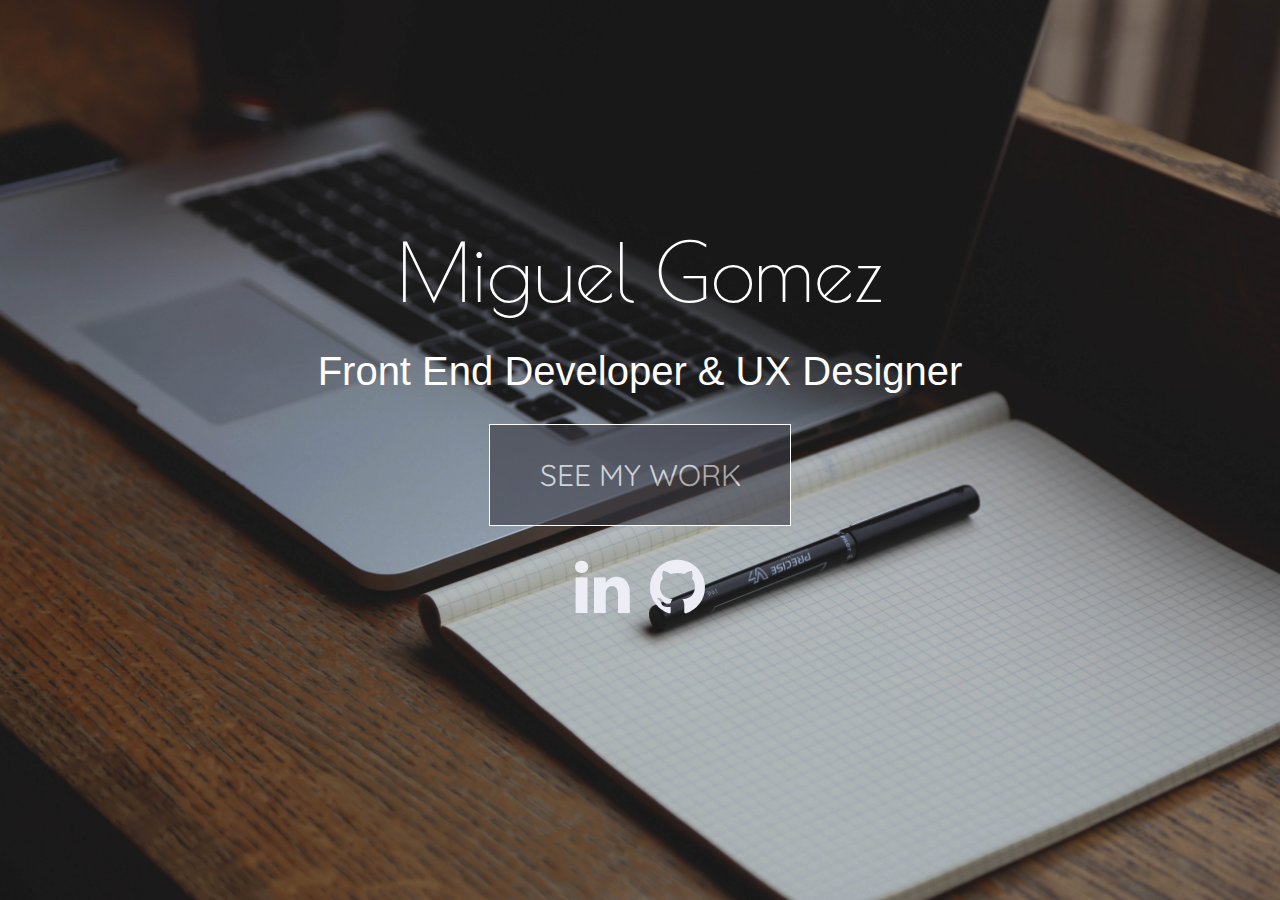
==== index.html @ 37d88c96 "added index page" ====
<!DOCTYPE html>
<html>
<head>

	<!-- include style sheet with media queries-->
	<link rel="stylesheet" type="text/css" href="./index_style.css">
	<link href='https://fonts.googleapis.com/css?family=Poiret+One' rel='stylesheet' type='text/css'>
	<link href='https://fonts.googleapis.com/css?family=Quicksand' rel='stylesheet' type='text/css'>
	<link rel="stylesheet" href="./font_awesome/css/font-awesome.min.css">

	<title>MG</title>
</head>
<body>

<div id="page">


	<div id="name"> 
		Miguel Gomez 

	</div> <!-- end name-->
	
	<div id="career">
		Front End Developer & UX Designer
	</div> <!-- end career -->

	<div id="work_box">

		<div id="work_box_content">
		
				<a href="./portfolio_v1.html"> SEE MY WORK</a> 
		</div>
	</div>  <!-- end work_box -->


	<div id = "social">
		<div id = "icons">
			<a target="_blank" href="https://www.linkedin.com/in/miguel-gomez-71aa30112">
				<i class="fa fa-linkedin fa-4x"></i>
			</a> &nbsp; &nbsp;		

			<a target="_blank" href="https://github.com/sftechnetwork">
				<i class="fa fa-github fa-4x"></i>
			</a>

		</div>


	</div>

</div>


</body>
</html>
---- index_style.css ----
/* Don't need a media querie bc css properties align with layout of sizes. */
	html { 
  		background: url(./images/contact.jpg) no-repeat center center fixed; 
  		-webkit-background-size: cover;
  		-moz-background-size: cover;
  		-o-background-size: cover;
  		background-size: cover;
	}

	
	#page{
		width: 100%;
		height: 50%;

 		margin: auto;
  		position: absolute;
  		top: 0; left: 0; bottom: 0; right: 0;

	}

	#name{
		/* margin-top: 700px;  */
		text-align: center;
		color: white;
		font-family: 'Poiret One', cursive;
		font-size: 80px;
	}
	#career{
		margin-top: 30px;
		text-align: center;
		color: white;
		font-family: 'Avant Garde', Avantgarde, 'Century Gothic', CenturyGothic, AppleGothic, sans-serif;
		font-size: 40px;
		font-style: normal;
		font-variant: normal;
		font-weight: 500;
		
	}

	#work_box{

		margin-top: 30px;
		border-style: solid;
		border-width: 0px;
		color: white;
	}

	#work_box_content{
		
		margin: auto;
		border-style: solid;
		border-width: 1px;
		width: 300px;
		height: 100px;
		font-family: 'Quicksand', sans-serif;
	}


	#work_box_content a{
		display: block;
		width: 300px;
	  	height: 100px;
  		line-height: 100px; /* work with only one single piece of text */
		font-size: 30px;
		margin-left: auto;
		margin-right: auto;
		background-color: #393942;  
		color: white;
		text-align: center;
		text-decoration: none;
		opacity: 0.6;

		
	
	}

	#work_box_content a:hover{
		background: #191a35;
		text-decoration: none;
	}

	#social{
		margin-top: 30px;
		width: 100%;
		height: 100px;
		border-style: solid;
		border-width: 0px;
		color: white;
	}

	#icons{
		text-align: center;
	}

	#icons a:link{
		text-decoration: none;
		color: #ededf6;
	}

	#icons a:visited{
		text-decoration: none;
		color: #ededf6;
	}

	#icons a:hover{
		text-decoration: none;
		color: grey;
	}

}
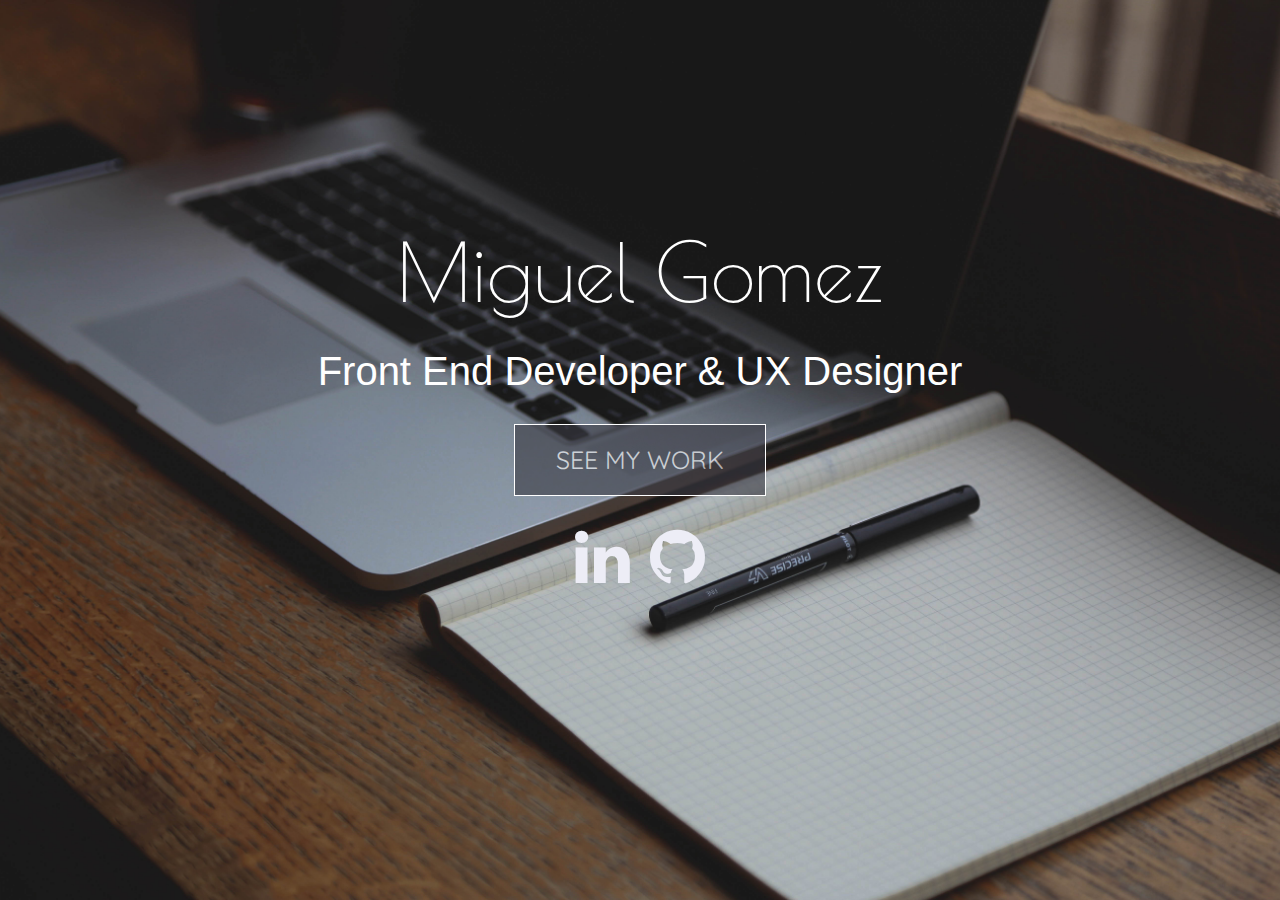
==== commit 52f63bb9: "completed website" ====
--- a/index.html
+++ b/index.html
@@ -7,7 +7,7 @@
 	<link href='https://fonts.googleapis.com/css?family=Poiret+One' rel='stylesheet' type='text/css'>
 	<link href='https://fonts.googleapis.com/css?family=Quicksand' rel='stylesheet' type='text/css'>
 	<link rel="stylesheet" href="./font_awesome/css/font-awesome.min.css">
-
+	<meta name="viewport" content="width=device-width, initial-scale=1.0">
 	<title>MG</title>
 </head>
 <body>
@@ -35,7 +35,7 @@
 
 	<div id = "social">
 		<div id = "icons">
-			<a target="_blank" href="https://www.linkedin.com/in/miguel-gomez-71aa30112">
+			<a target="_blank" href="https://www.linkedin.com/in/miguelgomez3">
 				<i class="fa fa-linkedin fa-4x"></i>
 			</a> &nbsp; &nbsp;		
 
--- a/index_style.css
+++ b/index_style.css
@@ -52,18 +52,18 @@
 		margin: auto;
 		border-style: solid;
 		border-width: 1px;
-		width: 300px;
-		height: 100px;
+		width: 250px;
+		height: 70px;
 		font-family: 'Quicksand', sans-serif;
 	}
 
 
 	#work_box_content a{
 		display: block;
-		width: 300px;
-	  	height: 100px;
-  		line-height: 100px; /* work with only one single piece of text */
-		font-size: 30px;
+		width: 250px;
+	  	height: 70px;
+  		line-height: 70px; /* work with only one single piece of text */
+		font-size: 25px;
 		margin-left: auto;
 		margin-right: auto;
 		background-color: #393942;  
@@ -109,5 +109,10 @@
 		color: grey;
 	}
 
+@media screen  and (min-width: 320px){
+
+
 }
 
+
+
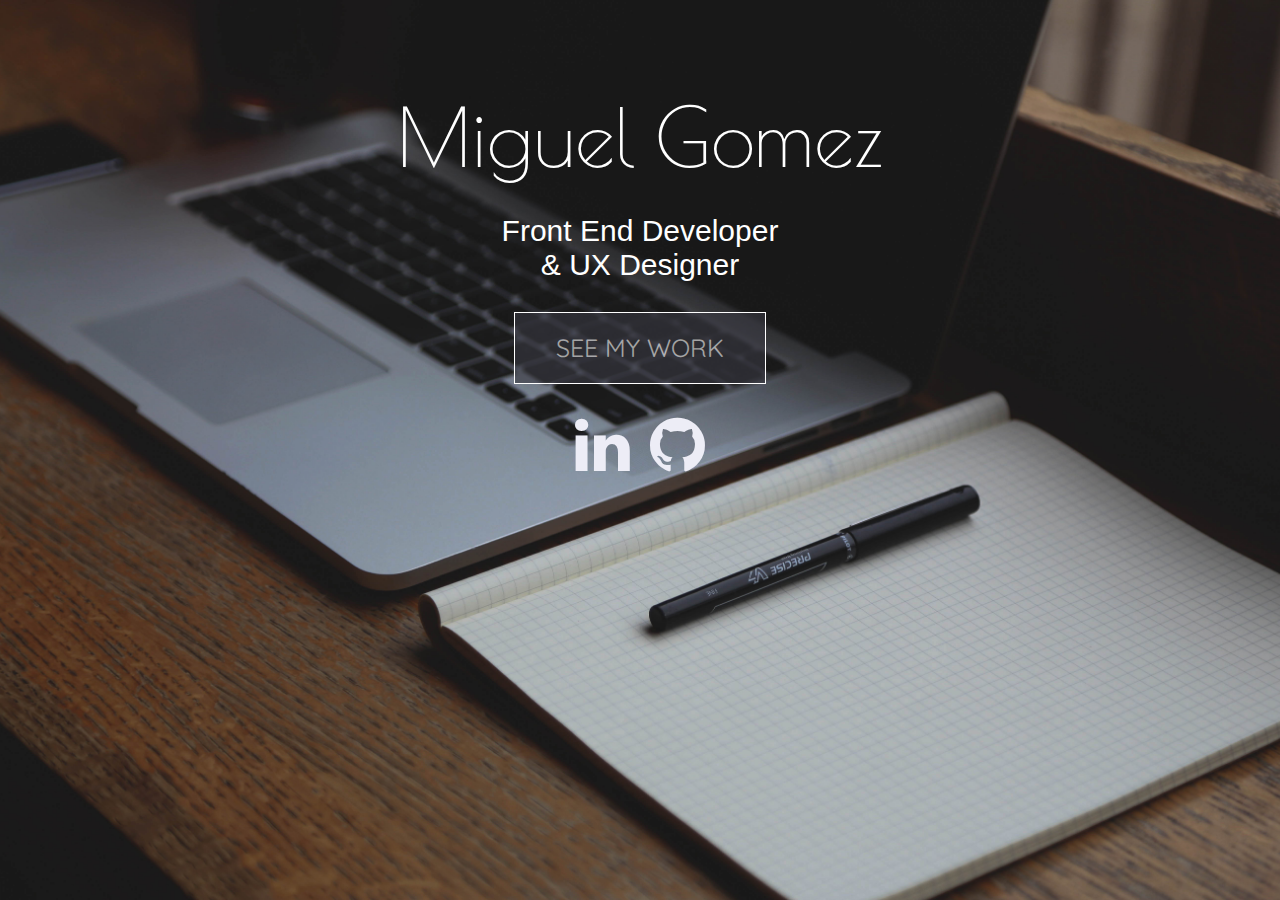
==== commit 73827f0d: "fixed the text index page" ====
--- a/index.html
+++ b/index.html
@@ -21,7 +21,7 @@
 	</div> <!-- end name-->
 	
 	<div id="career">
-		Front End Developer & UX Designer
+		Front End Developer <br>& UX Designer
 	</div> <!-- end career -->
 
 	<div id="work_box">
--- a/index_style.css
+++ b/index_style.css
@@ -12,7 +12,7 @@
 	
 	#page{
 		width: 100%;
-		height: 50%;
+		height: 80%;
 
  		margin: auto;
   		position: absolute;
@@ -27,17 +27,8 @@
 		font-family: 'Poiret One', cursive;
 		font-size: 80px;
 	}
-	#career{
-		margin-top: 30px;
-		text-align: center;
-		color: white;
-		font-family: 'Avant Garde', Avantgarde, 'Century Gothic', CenturyGothic, AppleGothic, sans-serif;
-		font-size: 40px;
-		font-style: normal;
-		font-variant: normal;
-		font-weight: 500;
-		
-	}
+
+
 
 	#work_box{
 
@@ -111,8 +102,38 @@
 
 @media screen  and (min-width: 320px){
 
+	#career{
+		width: 90%;
+		margin: auto;
+		margin-top: 30px;
+		text-align: center;
+		color: white;
+		font-family: 'Avant Garde', Avantgarde, 'Century Gothic', CenturyGothic, AppleGothic, sans-serif;
+		font-size: 20px;
+		font-style: normal;
+		font-variant: normal;
+		font-weight: 500;
+
+		
+	}
 
 }
 
+@media screen  and (min-width: 641px){
+	#career{
+		width: 90%;
+		margin: auto;
+		margin-top: 30px;
+		text-align: center;
+		color: white;
+		font-family: 'Avant Garde', Avantgarde, 'Century Gothic', CenturyGothic, AppleGothic, sans-serif;
+		font-size: 30px;
+		font-style: normal;
+		font-variant: normal;
+		font-weight: 500;
+
+		
+	}	
+}
 
 
